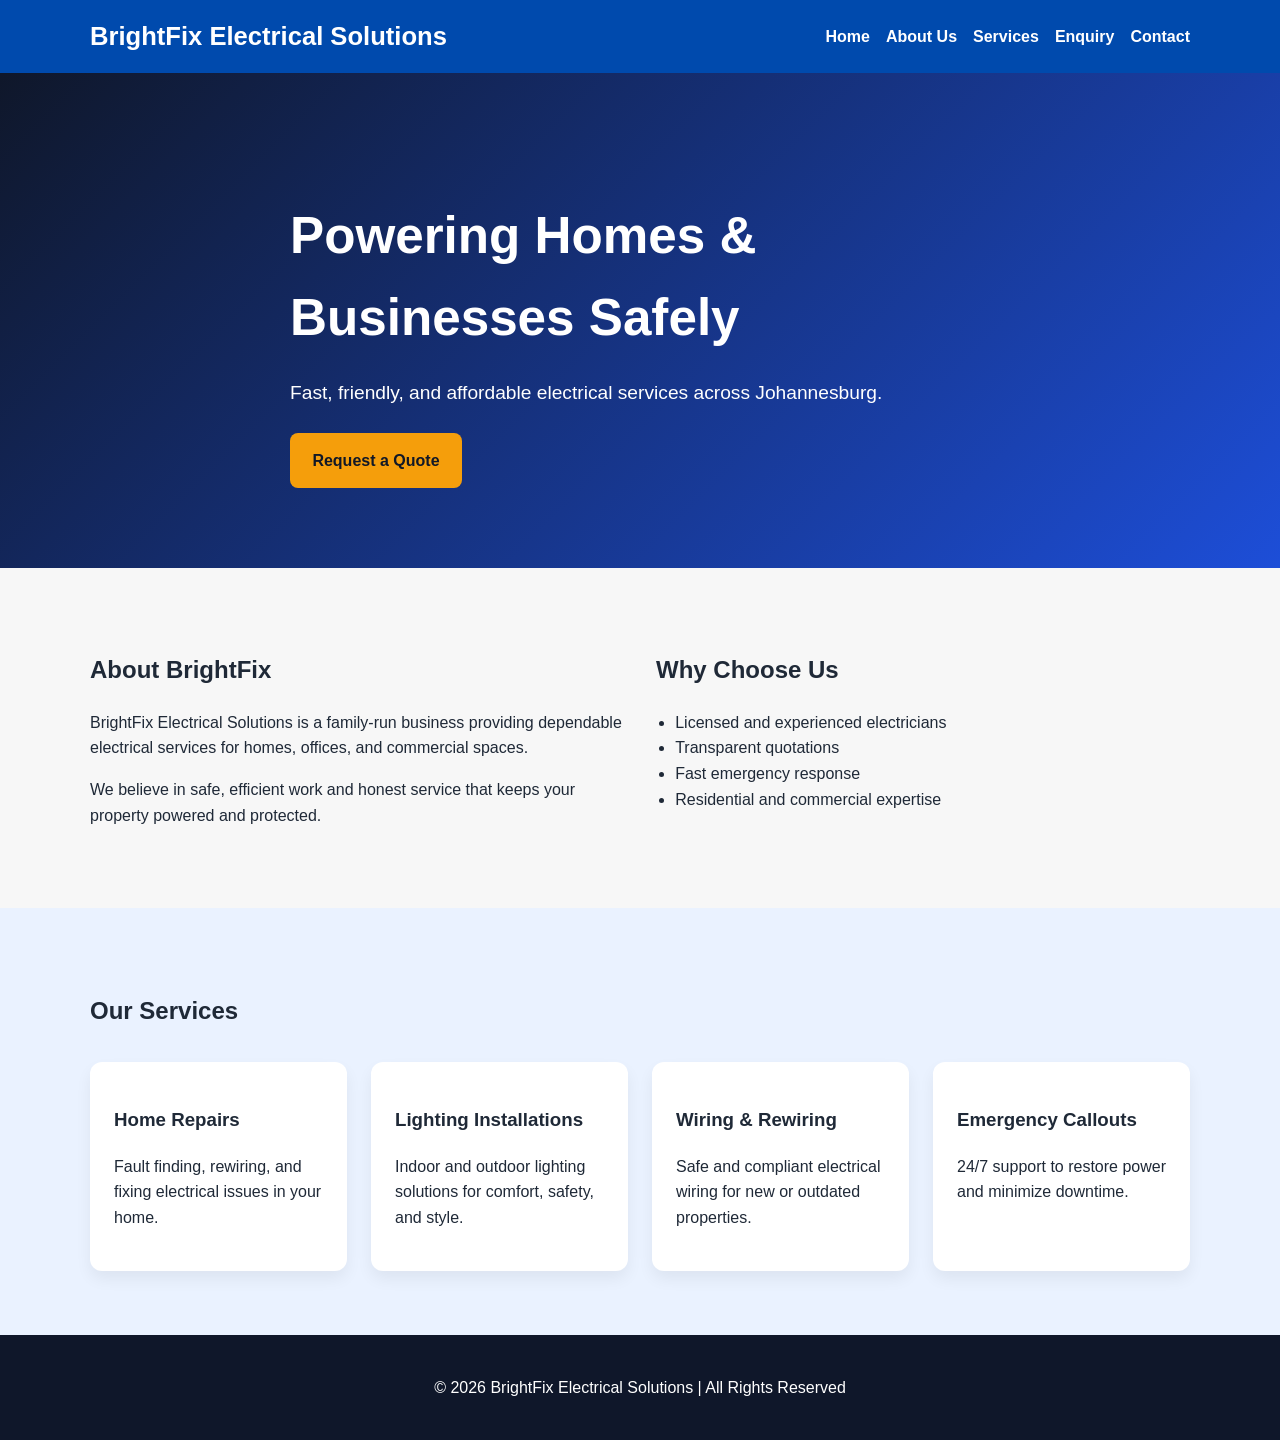
==== index.html @ 83cdf2da "Add BrightFix static website pages and frontend assets with JavaScript validation." ====
<!DOCTYPE html>
<html lang="en">
<head>
  <meta charset="UTF-8">
  <meta name="description" content="BrightFix Electrical Solutions – affordable, reliable electrical services in Johannesburg.">
  <meta name="keywords" content="electrical repairs, installations, Johannesburg electricians, BrightFix">
  <meta name="viewport" content="width=device-width, initial-scale=1.0">
  <title>BrightFix Electrical Solutions | Home</title>
  <link rel="stylesheet" href="css/style.css">
  <script src="js/script.js" defer></script>
</head>
<body>
  <header>
    <div class="container nav-wrap">
      <h1>BrightFix Electrical Solutions</h1>
      <nav>
        <ul>
          <li><a href="index.html">Home</a></li>
          <li><a href="about.html">About Us</a></li>
          <li><a href="services.html">Services</a></li>
          <li><a href="enquiry.html">Enquiry</a></li>
          <li><a href="contact.html">Contact</a></li>
        </ul>
      </nav>
    </div>
  </header>

  <main>
    <section class="hero">
      <div class="container hero-content">
        <h2>Powering Homes &amp; Businesses Safely</h2>
        <p>Fast, friendly, and affordable electrical services across Johannesburg.</p>
        <a href="enquiry.html" class="cta">Request a Quote</a>
      </div>
    </section>

    <section class="section">
      <div class="container two-column">
        <div>
          <h2>About BrightFix</h2>
          <p>BrightFix Electrical Solutions is a family-run business providing dependable electrical services for homes, offices, and commercial spaces.</p>
          <p>We believe in safe, efficient work and honest service that keeps your property powered and protected.</p>
        </div>
        <div>
          <h2>Why Choose Us</h2>
          <ul class="check-list">
            <li>Licensed and experienced electricians</li>
            <li>Transparent quotations</li>
            <li>Fast emergency response</li>
            <li>Residential and commercial expertise</li>
          </ul>
        </div>
      </div>
    </section>

    <section class="section alt-bg">
      <div class="container">
        <h2>Our Services</h2>
        <div class="card-grid">
          <article class="card">
            <h3>Home Repairs</h3>
            <p>Fault finding, rewiring, and fixing electrical issues in your home.</p>
          </article>
          <article class="card">
            <h3>Lighting Installations</h3>
            <p>Indoor and outdoor lighting solutions for comfort, safety, and style.</p>
          </article>
          <article class="card">
            <h3>Wiring &amp; Rewiring</h3>
            <p>Safe and compliant electrical wiring for new or outdated properties.</p>
          </article>
          <article class="card">
            <h3>Emergency Callouts</h3>
            <p>24/7 support to restore power and minimize downtime.</p>
          </article>
        </div>
      </div>
    </section>
  </main>

  <footer>
    <div class="container">
      <p>&copy; 2026 BrightFix Electrical Solutions | All Rights Reserved</p>
    </div>
  </footer>
</body>
</html>
---- css/style.css ----
body {
  margin: 0;
  font-family: Arial, sans-serif;
  background-color: #f7f7f7;
  color: #1f2937;
  line-height: 1.6;
}

* {
  box-sizing: border-box;
}

.container {
  width: min(1100px, 90%);
  margin: 0 auto;
}

header {
  background-color: #004aad;
  color: #fff;
}

.nav-wrap {
  display: flex;
  align-items: center;
  justify-content: space-between;
  gap: 1rem;
  padding: 1rem 0;
}

header h1 {
  margin: 0;
  font-size: clamp(1.5rem, 2vw, 2.2rem);
}

nav ul {
  list-style: none;
  display: flex;
  flex-wrap: wrap;
  gap: 1rem;
  margin: 0;
  padding: 0;
}

nav a {
  color: #fff;
  text-decoration: none;
  font-weight: 600;
}

.hero {
  background: linear-gradient(135deg, #0f172a, #1d4ed8);
  color: white;
  padding: 5rem 0;
}

.hero-content {
  max-width: 700px;
}

.hero h2 {
  font-size: clamp(2.2rem, 4vw, 4rem);
  margin-bottom: 1rem;
}

.hero p {
  font-size: 1.2rem;
  margin-bottom: 1.5rem;
}

.cta {
  display: inline-block;
  background-color: #f59e0b;
  color: #111827;
  text-decoration: none;
  padding: 0.9rem 1.4rem;
  border-radius: 8px;
  font-weight: bold;
}

.section {
  padding: 4rem 0;
}

.alt-bg {
  background-color: #eaf2ff;
}

.page-content {
  padding: 3rem 0;
}

.two-column {
  display: grid;
  grid-template-columns: repeat(2, minmax(0, 1fr));
  gap: 2rem;
}

.card-grid {
  display: grid;
  grid-template-columns: repeat(4, minmax(0, 1fr));
  gap: 1.5rem;
  margin-top: 2rem;
}

.card {
  background: #ffffff;
  padding: 1.5rem;
  border-radius: 12px;
  box-shadow: 0 8px 16px rgba(0, 0, 0, 0.06);
}

.check-list,
.services-list {
  padding-left: 1.2rem;
}

.contact-form {
  max-width: 600px;
  margin: 2rem auto;
  background: #fff;
  padding: 2rem;
  border-radius: 12px;
  box-shadow: 0 10px 20px rgba(0, 0, 0, 0.05);
}

.contact-form h2 {
  margin-top: 0;
}

label {
  display: block;
  margin-bottom: 1rem;
  font-weight: 600;
}

input,
select,
textarea {
  width: 100%;
  margin-top: 0.4rem;
  padding: 0.8rem;
  border: 1px solid #cbd5e1;
  border-radius: 8px;
  font-size: 1rem;
}

textarea {
  min-height: 120px;
  resize: vertical;
}

button {
  background-color: #004aad;
  color: #fff;
  border: none;
  border-radius: 8px;
  padding: 0.85rem 1.5rem;
  font-size: 1rem;
  cursor: pointer;
}

button:hover {
  background-color: #003b8e;
}

#response,
#contactResponse {
  margin-top: 1rem;
  font-weight: 600;
}

footer {
  background-color: #0f172a;
  color: white;
  padding: 1.5rem 0;
  text-align: center;
}

@media (max-width: 768px) {
  .nav-wrap,
  .two-column,
  .card-grid {
    grid-template-columns: 1fr;
    display: block;
  }

  .nav-wrap {
    display: block;
    text-align: center;
  }

  nav ul {
    justify-content: center;
    margin-top: 1rem;
  }
}
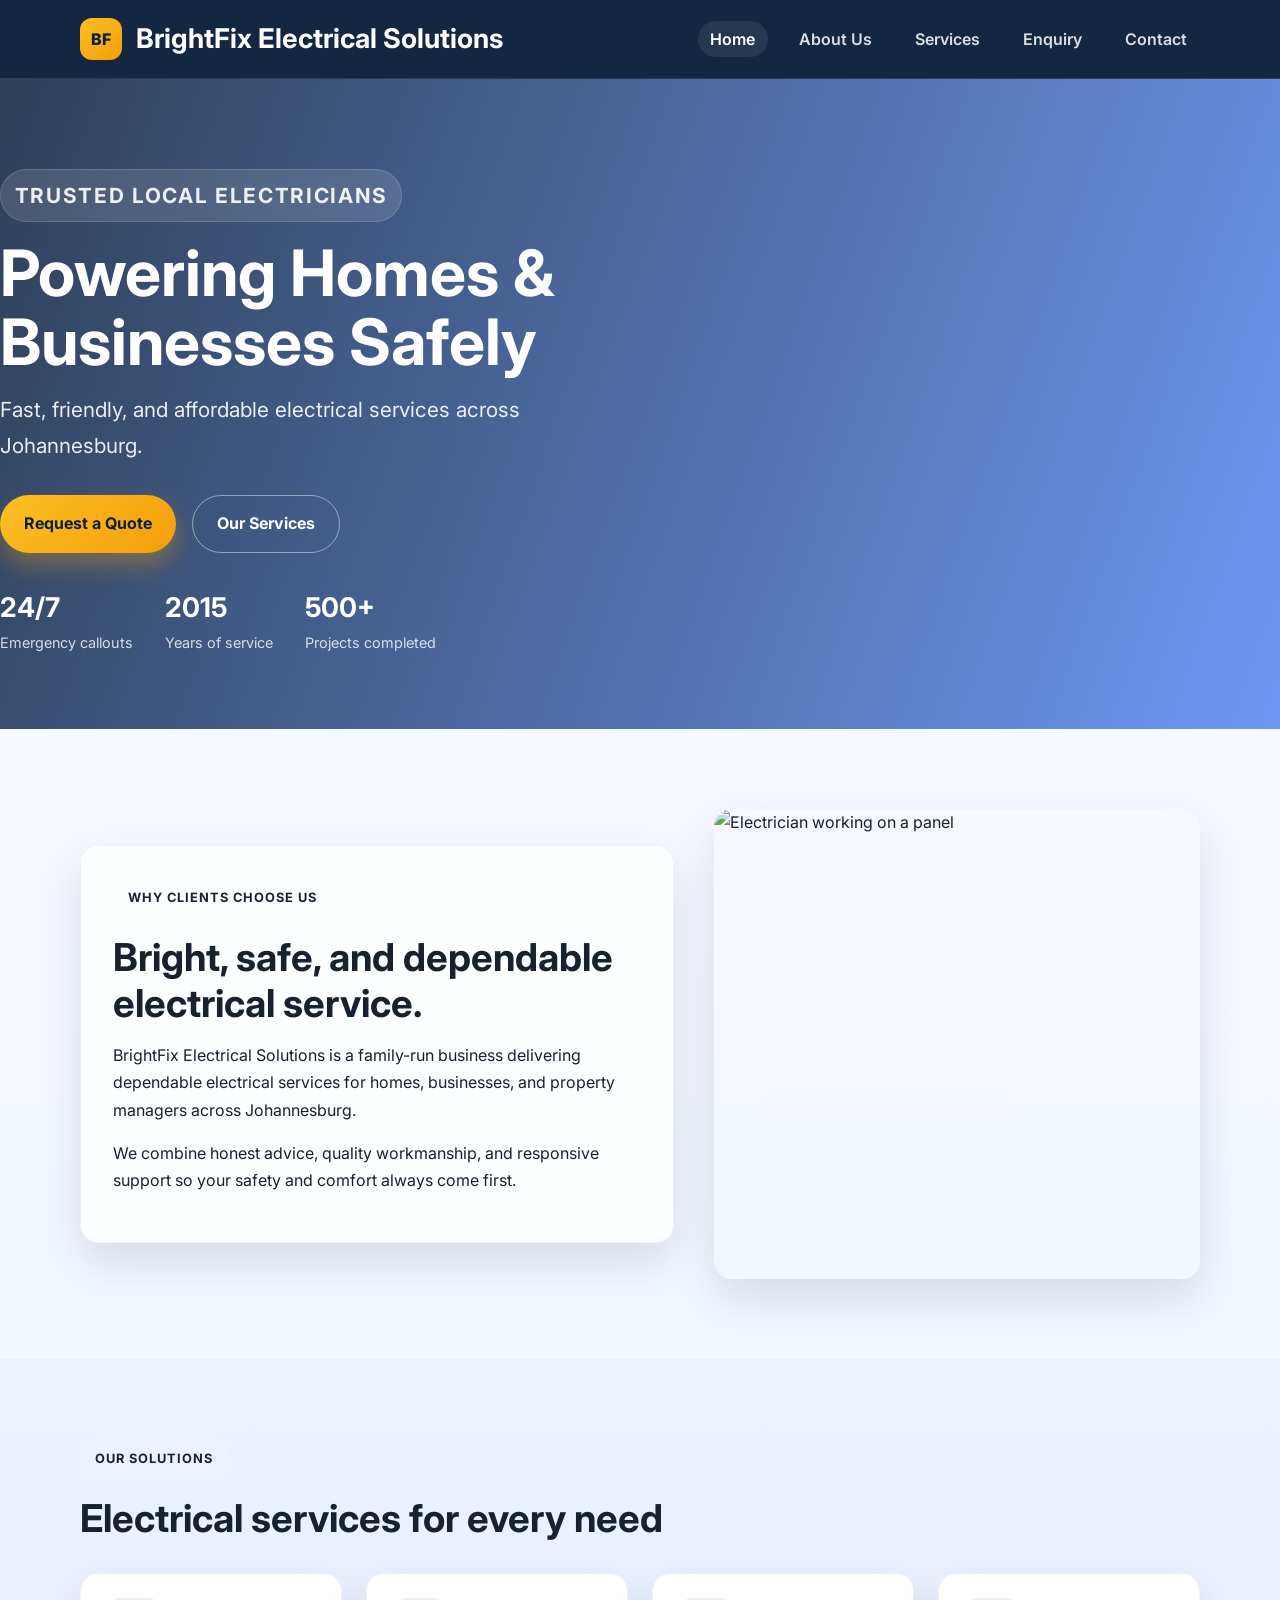
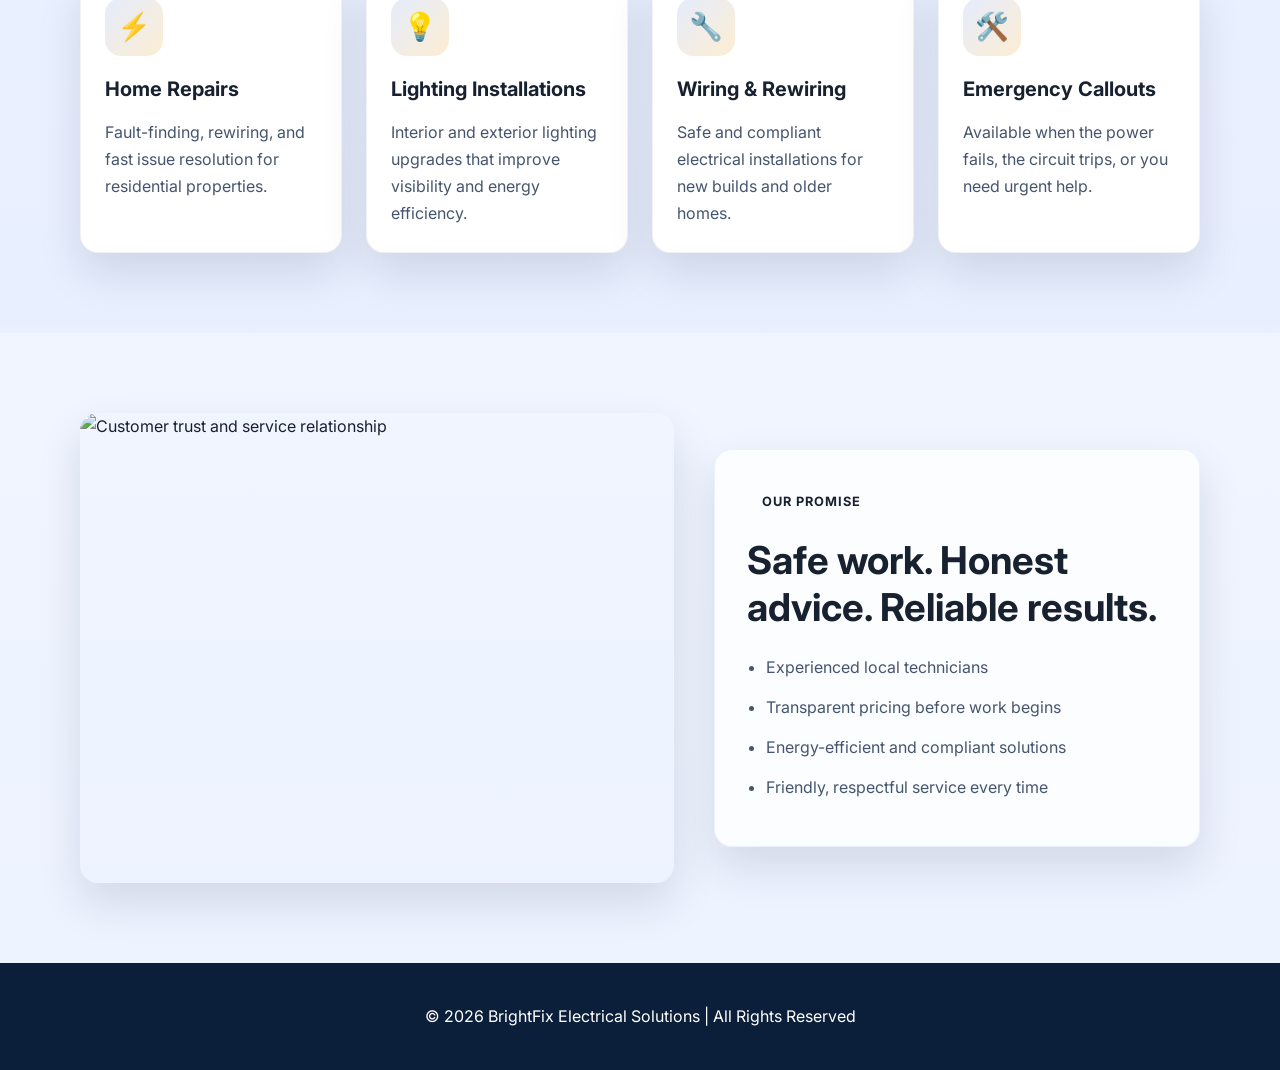
==== commit 10bfb9ab: "Upgrade BrightFix site with modern styling, hero images, and form submission-ready HTML." ====
--- a/index.html
+++ b/index.html
@@ -6,16 +6,22 @@
   <meta name="keywords" content="electrical repairs, installations, Johannesburg electricians, BrightFix">
   <meta name="viewport" content="width=device-width, initial-scale=1.0">
   <title>BrightFix Electrical Solutions | Home</title>
+  <link rel="preconnect" href="https://fonts.googleapis.com">
+  <link rel="preconnect" href="https://fonts.gstatic.com" crossorigin>
+  <link href="https://fonts.googleapis.com/css2?family=Inter:wght@400;500;600;700;800&display=swap" rel="stylesheet">
   <link rel="stylesheet" href="css/style.css">
   <script src="js/script.js" defer></script>
 </head>
 <body>
-  <header>
+  <header class="site-header">
     <div class="container nav-wrap">
-      <h1>BrightFix Electrical Solutions</h1>
-      <nav>
+      <div class="brand-block">
+        <span class="brand-mark">BF</span>
+        <h1>BrightFix Electrical Solutions</h1>
+      </div>
+      <nav class="main-nav" aria-label="Main navigation">
         <ul>
-          <li><a href="index.html">Home</a></li>
+          <li><a href="index.html" class="active">Home</a></li>
           <li><a href="about.html">About Us</a></li>
           <li><a href="services.html">Services</a></li>
           <li><a href="enquiry.html">Enquiry</a></li>
@@ -27,59 +33,90 @@
 
   <main>
     <section class="hero">
-      <div class="container hero-content">
-        <h2>Powering Homes &amp; Businesses Safely</h2>
-        <p>Fast, friendly, and affordable electrical services across Johannesburg.</p>
-        <a href="enquiry.html" class="cta">Request a Quote</a>
+      <div class="container hero-inner">
+        <div class="hero-copy">
+          <p class="eyebrow">Trusted local electricians</p>
+          <h2>Powering Homes &amp; Businesses Safely</h2>
+          <p>Fast, friendly, and affordable electrical services across Johannesburg.</p>
+          <div class="hero-actions">
+            <a href="enquiry.html" class="btn btn-primary">Request a Quote</a>
+            <a href="services.html" class="btn btn-secondary">Our Services</a>
+          </div>
+          <ul class="hero-stats">
+            <li><strong>24/7</strong><span>Emergency callouts</span></li>
+            <li><strong>2015</strong><span>Years of service</span></li>
+            <li><strong>500+</strong><span>Projects completed</span></li>
+          </ul>
+        </div>
       </div>
     </section>
 
-    <section class="section">
+    <section class="section intro-section">
       <div class="container two-column">
-        <div>
-          <h2>About BrightFix</h2>
-          <p>BrightFix Electrical Solutions is a family-run business providing dependable electrical services for homes, offices, and commercial spaces.</p>
-          <p>We believe in safe, efficient work and honest service that keeps your property powered and protected.</p>
+        <div class="content-block">
+          <p class="section-tag">Why clients choose us</p>
+          <h2>Bright, safe, and dependable electrical service.</h2>
+          <p>BrightFix Electrical Solutions is a family-run business delivering dependable electrical services for homes, businesses, and property managers across Johannesburg.</p>
+          <p>We combine honest advice, quality workmanship, and responsive support so your safety and comfort always come first.</p>
         </div>
-        <div>
-          <h2>Why Choose Us</h2>
-          <ul class="check-list">
-            <li>Licensed and experienced electricians</li>
-            <li>Transparent quotations</li>
-            <li>Fast emergency response</li>
-            <li>Residential and commercial expertise</li>
-          </ul>
+        <div class="image-panel">
+          <img src="https://images.unsplash.com/photo-1621905251918-48416bd8575a?auto=format&fit=crop&w=900&q=80" alt="Electrician working on a panel" />
         </div>
       </div>
     </section>
 
     <section class="section alt-bg">
       <div class="container">
-        <h2>Our Services</h2>
+        <div class="section-heading">
+          <p class="section-tag">Our solutions</p>
+          <h2>Electrical services for every need</h2>
+        </div>
         <div class="card-grid">
           <article class="card">
+            <div class="icon">⚡</div>
             <h3>Home Repairs</h3>
-            <p>Fault finding, rewiring, and fixing electrical issues in your home.</p>
+            <p>Fault-finding, rewiring, and fast issue resolution for residential properties.</p>
           </article>
           <article class="card">
+            <div class="icon">💡</div>
             <h3>Lighting Installations</h3>
-            <p>Indoor and outdoor lighting solutions for comfort, safety, and style.</p>
+            <p>Interior and exterior lighting upgrades that improve visibility and energy efficiency.</p>
           </article>
           <article class="card">
+            <div class="icon">🔧</div>
             <h3>Wiring &amp; Rewiring</h3>
-            <p>Safe and compliant electrical wiring for new or outdated properties.</p>
+            <p>Safe and compliant electrical installations for new builds and older homes.</p>
           </article>
           <article class="card">
+            <div class="icon">🛠️</div>
             <h3>Emergency Callouts</h3>
-            <p>24/7 support to restore power and minimize downtime.</p>
+            <p>Available when the power fails, the circuit trips, or you need urgent help.</p>
           </article>
+        </div>
+      </div>
+    </section>
+
+    <section class="section trust-section">
+      <div class="container trust-grid">
+        <div class="trust-image">
+          <img src="https://images.unsplash.com/photo-1581578731548-c64695cc6952?auto=format&fit=crop&w=900&q=80" alt="Customer trust and service relationship" />
+        </div>
+        <div class="content-block">
+          <p class="section-tag">Our promise</p>
+          <h2>Safe work. Honest advice. Reliable results.</h2>
+          <ul class="check-list">
+            <li>Experienced local technicians</li>
+            <li>Transparent pricing before work begins</li>
+            <li>Energy-efficient and compliant solutions</li>
+            <li>Friendly, respectful service every time</li>
+          </ul>
         </div>
       </div>
     </section>
   </main>
 
-  <footer>
-    <div class="container">
+  <footer class="site-footer">
+    <div class="container footer-inner">
       <p>&copy; 2026 BrightFix Electrical Solutions | All Rights Reserved</p>
     </div>
   </footer>
--- a/css/style.css
+++ b/css/style.css
@@ -1,197 +1,431 @@
+:root {
+  --navy-900: #0b1f3a;
+  --navy-800: #112d4f;
+  --blue-600: #2563eb;
+  --blue-500: #3b82f6;
+  --amber-500: #f59e0b;
+  --amber-400: #fbbf24;
+  --silver-100: #f5f7fb;
+  --silver-200: #e5eaf6;
+  --text-900: #18212f;
+  --text-700: #46556e;
+  --white: #ffffff;
+  --shadow: 0 20px 45px rgba(10, 22, 42, 0.12);
+  --radius: 18px;
+}
+
+* {
+  box-sizing: border-box;
+}
+
+html {
+  scroll-behavior: smooth;
+}
+
 body {
   margin: 0;
-  font-family: Arial, sans-serif;
-  background-color: #f7f7f7;
-  color: #1f2937;
-  line-height: 1.6;
-}
-
-* {
-  box-sizing: border-box;
+  font-family: 'Inter', Arial, sans-serif;
+  background: linear-gradient(180deg, #f9fbff 0%, #edf3ff 100%);
+  color: var(--text-900);
+  line-height: 1.7;
+}
+
+a {
+  color: inherit;
+}
+
+img {
+  max-width: 100%;
+  display: block;
 }
 
 .container {
-  width: min(1100px, 90%);
+  width: min(1120px, 92%);
   margin: 0 auto;
 }
 
-header {
-  background-color: #004aad;
-  color: #fff;
+.site-header {
+  background: rgba(11, 31, 58, 0.96);
+  position: sticky;
+  top: 0;
+  z-index: 10;
+  backdrop-filter: blur(10px);
+  border-bottom: 1px solid rgba(255, 255, 255, 0.1);
 }
 
 .nav-wrap {
   display: flex;
   align-items: center;
   justify-content: space-between;
-  gap: 1rem;
+  gap: 1.5rem;
   padding: 1rem 0;
 }
 
-header h1 {
+.brand-block {
+  display: flex;
+  align-items: center;
+  gap: 0.9rem;
+}
+
+.brand-mark {
+  width: 42px;
+  height: 42px;
+  border-radius: 12px;
+  background: linear-gradient(135deg, var(--amber-400), var(--amber-500));
+  color: var(--navy-900);
+  display: grid;
+  place-items: center;
+  font-weight: 800;
+}
+
+.site-header h1 {
+  font-size: clamp(1.1rem, 2.2vw, 1.7rem);
   margin: 0;
-  font-size: clamp(1.5rem, 2vw, 2.2rem);
-}
-
-nav ul {
+  color: var(--white);
+}
+
+.main-nav ul {
   list-style: none;
+  display: flex;
+  align-items: center;
+  gap: 1.1rem;
+  margin: 0;
+  padding: 0;
+}
+
+.main-nav a {
+  text-decoration: none;
+  font-weight: 600;
+  color: rgba(255, 255, 255, 0.85);
+  padding: 0.5rem 0.8rem;
+  border-radius: 999px;
+  transition: 0.2s ease;
+}
+
+.main-nav a:hover,
+.main-nav a.active {
+  background: rgba(255, 255, 255, 0.08);
+  color: var(--white);
+}
+
+.hero {
+  background:
+    linear-gradient(110deg, rgba(11, 31, 58, 0.85), rgba(37, 99, 235, 0.65)),
+    url('https://images.unsplash.com/photo-1581578731548-c64695cc6952?auto=format&fit=crop&w=1600&q=80') center/cover no-repeat;
+  min-height: 650px;
+  display: flex;
+  align-items: center;
+}
+
+.hero-inner {
+  width: 100%;
+  padding: 4rem 0;
+}
+
+.hero-copy {
+  max-width: 620px;
+  color: var(--white);
+}
+
+.eyebrow,
+.section-tag {
+  display: inline-block;
+  margin: 0 0 1rem;
+  padding: 0.5rem 0.85rem;
+  border-radius: 999px;
+  background: rgba(255, 255, 255, 0.12);
+  border: 1px solid rgba(255, 255, 255, 0.14);
+  font-size: 0.8rem;
+  letter-spacing: 0.08em;
+  text-transform: uppercase;
+  font-weight: 700;
+}
+
+.hero-copy h2 {
+  margin: 0;
+  font-size: clamp(2.5rem, 5vw, 4.5rem);
+  line-height: 1.08;
+}
+
+.hero-copy p {
+  color: rgba(255, 255, 255, 0.9);
+  margin-top: 1rem;
+  font-size: clamp(1.05rem, 2vw, 1.3rem);
+}
+
+.hero-actions {
   display: flex;
   flex-wrap: wrap;
   gap: 1rem;
-  margin: 0;
+  margin-top: 2rem;
+}
+
+.btn {
+  display: inline-flex;
+  align-items: center;
+  justify-content: center;
+  border-radius: 999px;
+  text-decoration: none;
+  font-weight: 700;
+  padding: 0.9rem 1.5rem;
+  transition: transform 0.2s ease, box-shadow 0.2s ease;
+}
+
+.btn:hover {
+  transform: translateY(-2px);
+}
+
+.btn-primary {
+  background: linear-gradient(135deg, var(--amber-400), var(--amber-500));
+  color: var(--navy-900);
+  box-shadow: 0 12px 25px rgba(245, 158, 11, 0.35);
+}
+
+.btn-secondary {
+  background: transparent;
+  border: 1px solid rgba(255, 255, 255, 0.45);
+  color: var(--white);
+}
+
+.hero-stats {
+  list-style: none;
+  display: flex;
+  gap: 2rem;
   padding: 0;
-}
-
-nav a {
-  color: #fff;
-  text-decoration: none;
-  font-weight: 600;
-}
-
-.hero {
-  background: linear-gradient(135deg, #0f172a, #1d4ed8);
-  color: white;
+  margin: 2rem 0 0;
+  flex-wrap: wrap;
+}
+
+.hero-stats li {
+  display: flex;
+  flex-direction: column;
+}
+
+.hero-stats strong {
+  font-size: 1.7rem;
+  color: var(--white);
+}
+
+.hero-stats span {
+  color: rgba(255, 255, 255, 0.8);
+  font-size: 0.9rem;
+}
+
+.section {
   padding: 5rem 0;
 }
 
-.hero-content {
-  max-width: 700px;
-}
-
-.hero h2 {
-  font-size: clamp(2.2rem, 4vw, 4rem);
-  margin-bottom: 1rem;
-}
-
-.hero p {
-  font-size: 1.2rem;
-  margin-bottom: 1.5rem;
-}
-
-.cta {
-  display: inline-block;
-  background-color: #f59e0b;
-  color: #111827;
-  text-decoration: none;
-  padding: 0.9rem 1.4rem;
-  border-radius: 8px;
-  font-weight: bold;
-}
-
-.section {
-  padding: 4rem 0;
-}
-
 .alt-bg {
-  background-color: #eaf2ff;
-}
-
-.page-content {
-  padding: 3rem 0;
-}
-
-.two-column {
+  background: rgba(37, 99, 235, 0.04);
+}
+
+.section-heading {
+  margin-bottom: 2rem;
+}
+
+.section-heading h2,
+.content-block h2,
+.page-card h2 {
+  margin: 0 0 1rem;
+  font-size: clamp(2rem, 3vw, 2.8rem);
+  line-height: 1.2;
+}
+
+.two-column,
+.trust-grid {
   display: grid;
-  grid-template-columns: repeat(2, minmax(0, 1fr));
-  gap: 2rem;
+  grid-template-columns: 1.1fr 0.9fr;
+  gap: 2.5rem;
+  align-items: center;
+}
+
+.content-block,
+.page-card {
+  background: rgba(255, 255, 255, 0.8);
+  border: 1px solid rgba(37, 99, 235, 0.08);
+  border-radius: var(--radius);
+  padding: 2rem;
+  box-shadow: var(--shadow);
+}
+
+.image-panel img,
+.trust-image img {
+  width: 100%;
+  height: 470px;
+  object-fit: cover;
+  border-radius: var(--radius);
+  box-shadow: var(--shadow);
 }
 
 .card-grid {
   display: grid;
   grid-template-columns: repeat(4, minmax(0, 1fr));
   gap: 1.5rem;
-  margin-top: 2rem;
 }
 
 .card {
-  background: #ffffff;
+  background: var(--white);
+  border-radius: var(--radius);
   padding: 1.5rem;
-  border-radius: 12px;
-  box-shadow: 0 8px 16px rgba(0, 0, 0, 0.06);
+  box-shadow: var(--shadow);
+  border: 1px solid rgba(17, 45, 79, 0.06);
+}
+
+.icon {
+  width: 58px;
+  height: 58px;
+  display: grid;
+  place-items: center;
+  border-radius: 16px;
+  background: linear-gradient(135deg, rgba(37, 99, 235, 0.12), rgba(245, 158, 11, 0.18));
+  font-size: 1.7rem;
+  margin-bottom: 1rem;
+}
+
+.card h3 {
+  margin: 0 0 0.8rem;
+  font-size: 1.25rem;
+}
+
+.card p {
+  margin: 0;
+  color: var(--text-700);
 }
 
 .check-list,
 .services-list {
+  margin: 1.5rem 0 0;
   padding-left: 1.2rem;
+  color: var(--text-700);
+}
+
+.check-list li,
+.services-list li {
+  margin-bottom: 0.8rem;
+}
+
+.page-content {
+  padding: 4rem 0;
+}
+
+.page-card {
+  max-width: 900px;
+  margin: 0 auto;
+}
+
+.page-card h3 {
+  margin-top: 2rem;
+  margin-bottom: 0.5rem;
 }
 
 .contact-form {
-  max-width: 600px;
-  margin: 2rem auto;
-  background: #fff;
+  max-width: 650px;
+  margin: 0 auto;
+  background: rgba(255, 255, 255, 0.9);
+  border-radius: var(--radius);
   padding: 2rem;
-  border-radius: 12px;
-  box-shadow: 0 10px 20px rgba(0, 0, 0, 0.05);
+  box-shadow: var(--shadow);
+  border: 1px solid rgba(17, 45, 79, 0.06);
 }
 
 .contact-form h2 {
-  margin-top: 0;
+  margin-top: 0.5rem;
+  margin-bottom: 1.5rem;
+  font-size: clamp(2rem, 3vw, 2.6rem);
 }
 
 label {
   display: block;
   margin-bottom: 1rem;
   font-weight: 600;
+  color: var(--text-900);
 }
 
 input,
 select,
 textarea {
   width: 100%;
-  margin-top: 0.4rem;
-  padding: 0.8rem;
-  border: 1px solid #cbd5e1;
-  border-radius: 8px;
-  font-size: 1rem;
+  display: block;
+  margin-top: 0.5rem;
+  padding: 0.9rem 1rem;
+  border-radius: 12px;
+  border: 1px solid rgba(17, 45, 79, 0.18);
+  background: #fff;
+  font: inherit;
+  color: var(--text-900);
 }
 
 textarea {
-  min-height: 120px;
+  min-height: 140px;
   resize: vertical;
 }
 
 button {
-  background-color: #004aad;
-  color: #fff;
+  background: linear-gradient(135deg, var(--blue-600), var(--navy-800));
+  color: var(--white);
   border: none;
-  border-radius: 8px;
-  padding: 0.85rem 1.5rem;
-  font-size: 1rem;
+  border-radius: 999px;
+  padding: 0.95rem 1.5rem;
+  font-weight: 700;
   cursor: pointer;
+  transition: transform 0.2s ease, opacity 0.2s ease;
 }
 
 button:hover {
-  background-color: #003b8e;
+  transform: translateY(-1px);
+  opacity: 0.96;
 }
 
 #response,
 #contactResponse {
+  min-height: 1.5rem;
   margin-top: 1rem;
   font-weight: 600;
 }
 
-footer {
-  background-color: #0f172a;
-  color: white;
+.site-footer {
+  background: var(--navy-900);
+  color: var(--white);
   padding: 1.5rem 0;
+}
+
+.footer-inner {
   text-align: center;
 }
 
+@media (max-width: 900px) {
+  .two-column,
+  .trust-grid,
+  .card-grid {
+    grid-template-columns: 1fr 1fr;
+  }
+}
+
 @media (max-width: 768px) {
-  .nav-wrap,
-  .two-column,
-  .card-grid {
-    grid-template-columns: 1fr;
-    display: block;
-  }
-
   .nav-wrap {
     display: block;
     text-align: center;
-  }
-
-  nav ul {
+    padding: 1.2rem 0;
+  }
+
+  .main-nav ul {
     justify-content: center;
+    flex-wrap: wrap;
     margin-top: 1rem;
   }
-}
+
+  .hero {
+    min-height: 540px;
+  }
+
+  .two-column,
+  .trust-grid,
+  .card-grid {
+    grid-template-columns: 1fr;
+  }
+
+  .image-panel img,
+  .trust-image img {
+    height: 340px;
+  }
+}
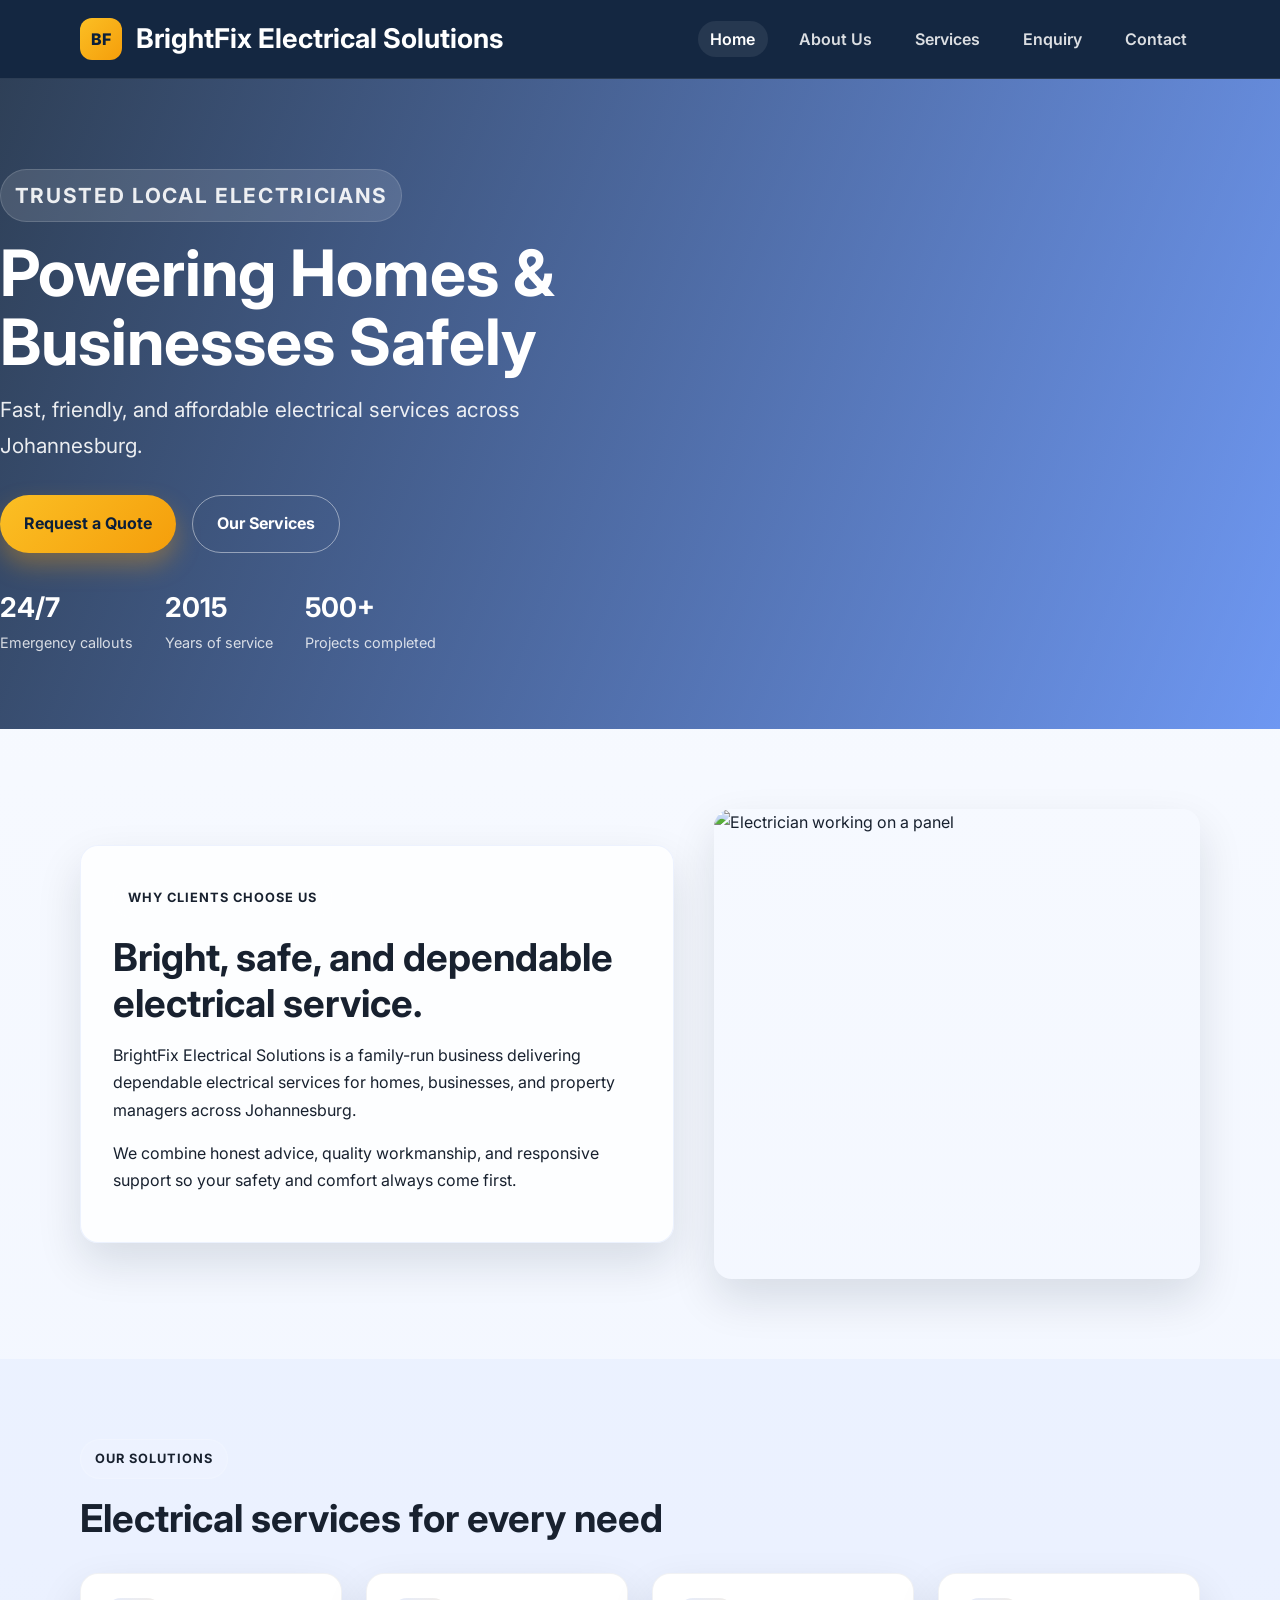
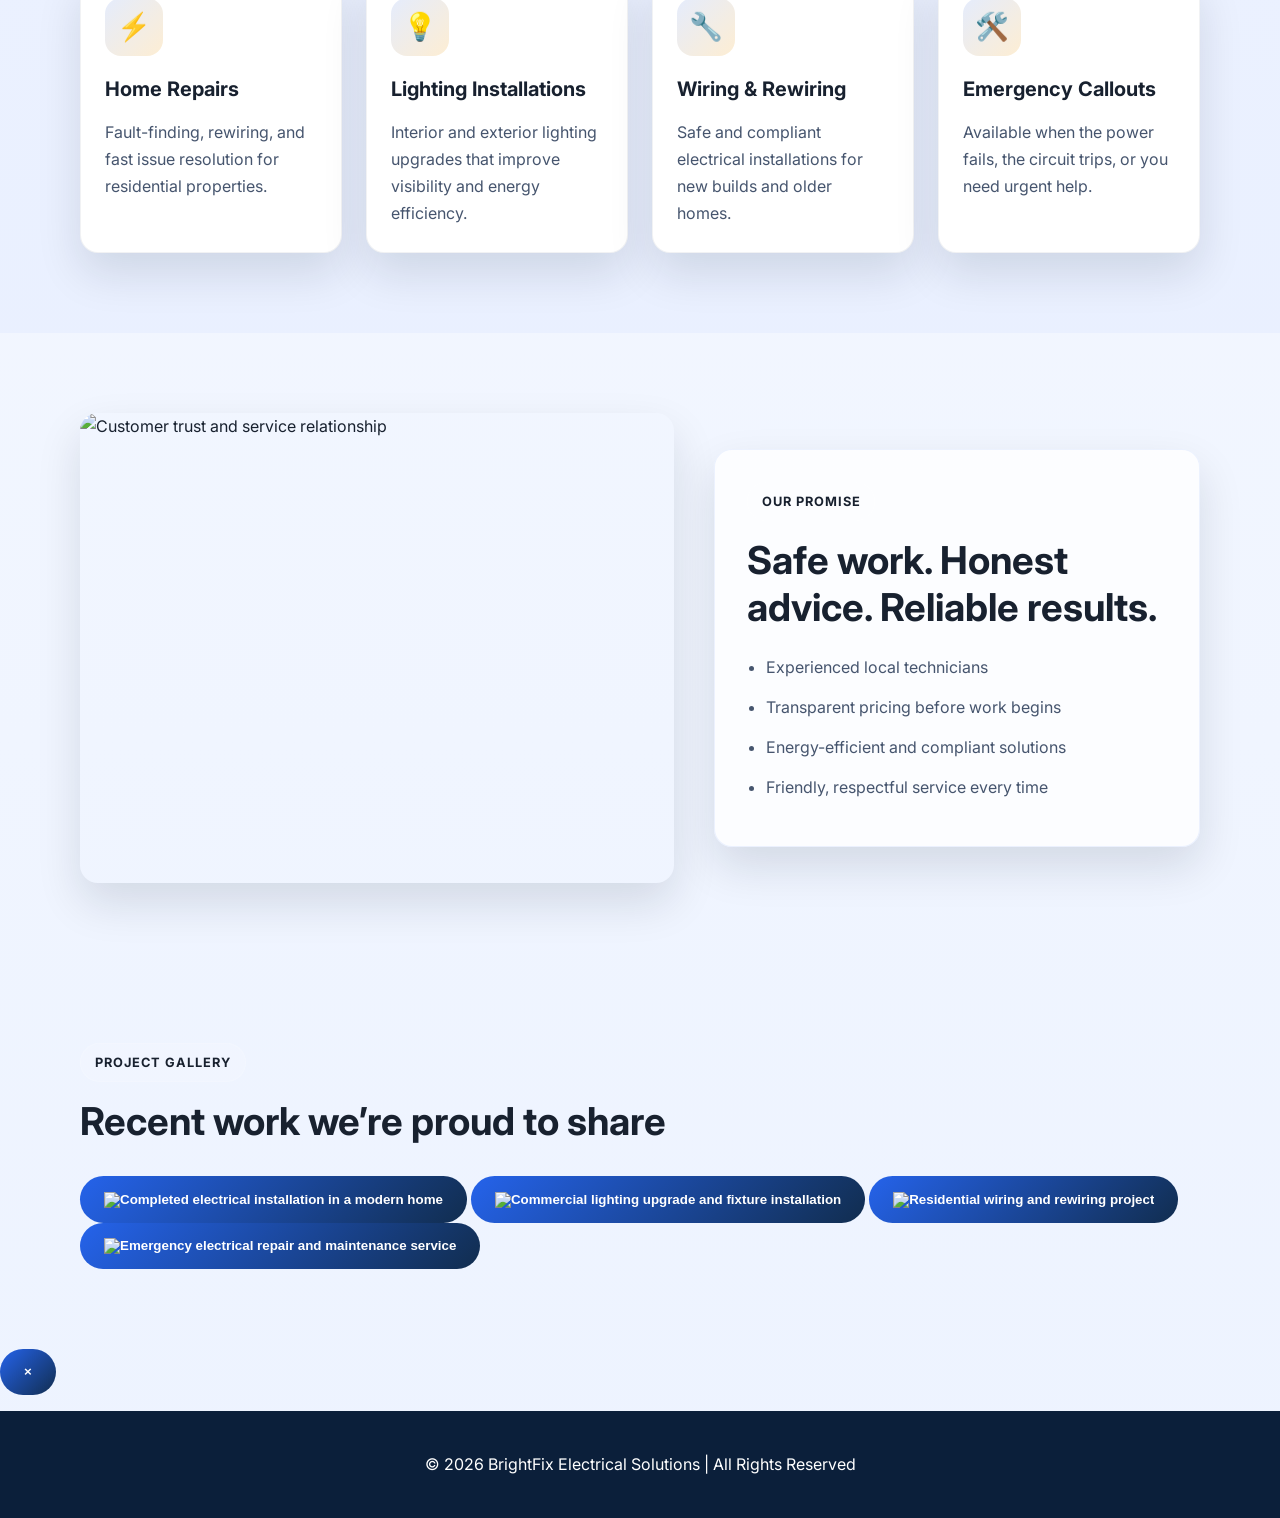
==== commit 6e9cb344: "Add a working gallery lightbox to the BrightFix homepage and supporting styles/scripts." ====
--- a/index.html
+++ b/index.html
@@ -113,7 +113,39 @@
         </div>
       </div>
     </section>
+
+    <section class="section gallery-section">
+      <div class="container">
+        <div class="section-heading">
+          <p class="section-tag">Project gallery</p>
+          <h2>Recent work we’re proud to share</h2>
+        </div>
+
+        <div class="gallery-grid">
+          <button class="gallery-item" type="button" aria-label="Open electrical installation project image 1">
+            <img src="https://images.unsplash.com/photo-1504307651254-35680f356dfd?auto=format&fit=crop&w=900&q=80" alt="Completed electrical installation in a modern home" />
+          </button>
+          <button class="gallery-item" type="button" aria-label="Open electrical installation project image 2">
+            <img src="https://images.unsplash.com/photo-1517430816045-df4b8def7f3e?auto=format&fit=crop&w=900&q=80" alt="Commercial lighting upgrade and fixture installation" />
+          </button>
+          <button class="gallery-item" type="button" aria-label="Open electrical installation project image 3">
+            <img src="https://images.unsplash.com/photo-1593642634315-48f5414c3ad9?auto=format&fit=crop&w=900&q=80" alt="Residential wiring and rewiring project" />
+          </button>
+          <button class="gallery-item" type="button" aria-label="Open electrical installation project image 4">
+            <img src="https://images.unsplash.com/photo-1580893246395-d3856e6d0d4e?auto=format&fit=crop&w=900&q=80" alt="Emergency electrical repair and maintenance service" />
+          </button>
+        </div>
+      </div>
+    </section>
   </main>
+
+  <div class="lightbox" id="lightbox" aria-hidden="true">
+    <div class="lightbox-content" role="dialog" aria-modal="true" aria-labelledby="lightbox-title">
+      <button class="lightbox-close" type="button" aria-label="Close image">&times;</button>
+      <img src="" alt="" id="lightbox-image">
+      <p class="lightbox-caption" id="lightbox-title"></p>
+    </div>
+  </div>
 
   <footer class="site-footer">
     <div class="container footer-inner">
